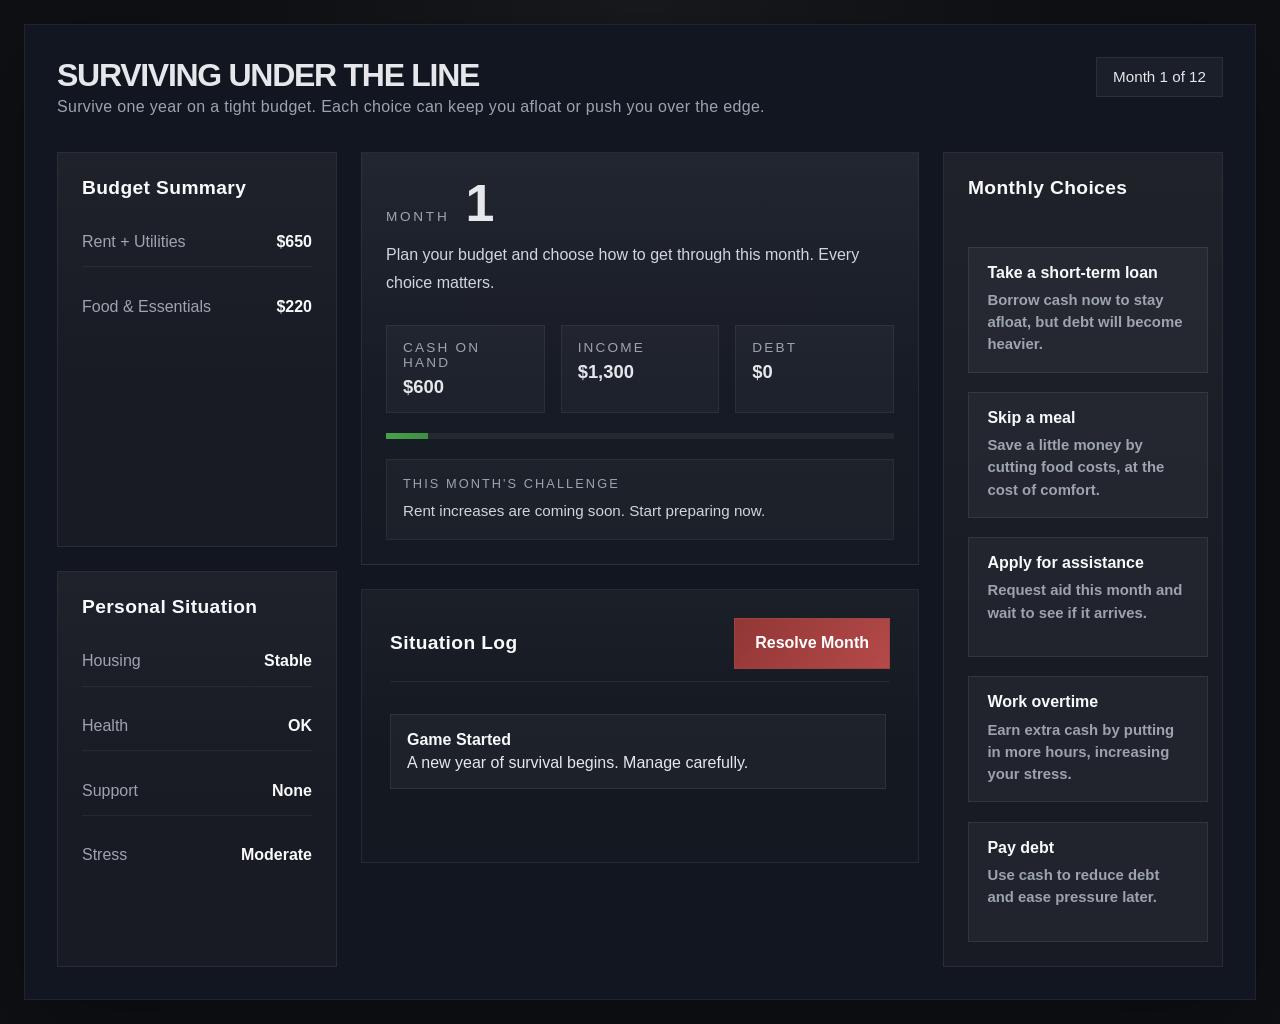
==== index.html @ 4776d4d9 "Add files via upload" ====
<!DOCTYPE html>
<html lang="en">
<head>
  <meta charset="UTF-8" />
  <meta name="viewport" content="width=device-width, initial-scale=1.0" />
  <title>Surviving Under the Line</title>
  <link rel="stylesheet" href="styles.css" />
</head>
<body>
  <div class="app-shell">
    <header class="app-header">
      <div>
        <h1>Surviving Under the Line</h1>
        <p>Survive one year on a tight budget. Each choice can keep you afloat or push you over the edge.</p>
      </div>
      <div class="status-pill" id="status-pill">Month 1 of 12</div>
    </header>

    <div class="content-wrapper">
      <aside class="side-panel left-panel">
        <article class="card">
          <h2>Budget Summary</h2>
          <div class="summary-list">
            <div><span>Rent + Utilities</span><strong id="bills-display">$0</strong></div>
            <div><span>Food & Essentials</span><strong id="essentials-display">$0</strong></div>
          </div>
        </article>

        <article class="card">
          <h2>Personal Situation</h2>
          <div class="summary-list">
            <div><span>Housing</span><strong id="housing-display">Stable</strong></div>
            <div><span>Health</span><strong id="health-display">OK</strong></div>
            <div><span>Support</span><strong id="support-display">None</strong></div>
            <div><span>Stress</span><strong id="stress-display">Moderate</strong></div>
          </div>
        </article>
      </aside>

      <main class="center-column">
        <section class="month-board card">
          <div class="month-focus">
            <div class="month-title">
              <span>Month</span>
              <strong id="month-display">1</strong>
            </div>
            <p class="month-objective">Plan your budget and choose how to get through this month. Every choice matters.</p>
          </div>
          <div class="month-info">
            <div><span>Cash on Hand</span><strong id="cash-display">$0</strong></div>
            <div><span>Income</span><strong id="income-display">$0</strong></div>
            <div><span>Debt</span><strong id="debt-display">$0</strong></div>
          </div>
          <div class="progress-bar">
            <div class="progress-fill" id="progress-fill"></div>
          </div>
          <div class="event-preview">
            <span class="preview-label">This Month's Challenge</span>
            <span class="preview-text" id="event-preview">Make your choices to resolve this month.</span>
          </div>
        </section>

        <section class="log-panel card">
          <div class="log-header">
            <h2>Situation Log</h2>
            <button id="advance-button" class="primary">Resolve Month</button>
          </div>
          <div id="log-container" class="log-container"></div>
        </section>
      </main>

      <aside class="side-panel right-panel">
        <article class="card actions-card">
          <h2>Monthly Choices</h2>
          <div class="actions-list">
            <button id="action-borrow" class="primary choice-card">
              <span class="choice-title">Take a short-term loan</span>
              <span class="choice-text">Borrow cash now to stay afloat, but debt will become heavier.</span>
            </button>
            <button id="action-cut" class="secondary choice-card">
              <span class="choice-title">Skip a meal</span>
              <span class="choice-text">Save a little money by cutting food costs, at the cost of comfort.</span>
            </button>
            <button id="action-support" class="secondary choice-card">
              <span class="choice-title">Apply for assistance</span>
              <span class="choice-text">Request aid this month and wait to see if it arrives.</span>
            </button>
            <button id="action-gig" class="secondary choice-card">
              <span class="choice-title">Work overtime</span>
              <span class="choice-text">Earn extra cash by putting in more hours, increasing your stress.</span>
            </button>
            <button id="action-paydebt" class="secondary choice-card">
              <span class="choice-title">Pay debt</span>
              <span class="choice-text">Use cash to reduce debt and ease pressure later.</span>
            </button>
          </div>
        </article>
      </aside>
    </div>

    
  </div>

  <section class="end-screen hidden" id="end-screen">
    <div class="end-card">
      <h2 id="end-title">Game Over</h2>
      <p id="end-message">Your story ends here.</p>
      <button id="restart-button" class="primary">Restart Game</button>
    </div>
  </section>

  <script src="game.js"></script>
</body>
</html>
---- styles.css ----
/* Dark, serious budget simulation inspired by Spent */
:root {
  color-scheme: dark;
  --bg: #121317;
  --panel: #181b23;
  --panel-strong: #20242e;
  --text: #e5e7eb;
  --muted: #9ca3af;
  --accent: #b34949;
  --accent-soft: rgba(179, 73, 73, 0.15);
  --border: rgba(255, 255, 255, 0.08);
}

* {
  box-sizing: border-box;
}

body {
  margin: 0;
  min-height: 100vh;
  font-family: Inter, 'Segoe UI', sans-serif;
  background: radial-gradient(circle at top, rgba(255, 255, 255, 0.04), transparent 35%), #0e1014;
  color: var(--text);
  display: flex;
  justify-content: center;
  align-items: center;
  padding: 1.5rem;
  overflow-x: hidden;
}

body.modal-open {
  overflow: hidden;
}

button {
  font: inherit;
  border: 1px solid var(--border);
  border-radius: 0;
  padding: 0.95rem 1.25rem;
  cursor: pointer;
  background: var(--panel-strong);
  color: var(--text);
  transition: transform 0.18s ease, background-color 0.18s ease, border-color 0.18s ease, box-shadow 0.18s ease;
  min-height: 50px;
}

button:hover {
  background: #32394b;
  transform: translateY(-2px);
  box-shadow: 0 12px 28px rgba(0, 0, 0, 0.18);
}

.app-shell {
  width: min(1400px, 100%);
  margin: 0 auto;
  padding: 2rem;
  display: flex;
  flex-direction: column;
  justify-content: flex-start;
  align-items: stretch;
  gap: 2rem;
  border: 1px solid rgba(255, 255, 255, 0.06);
  border-radius: 0;
  background: rgba(18, 22, 32, 0.97);
  box-shadow: 0 28px 90px rgba(0, 0, 0, 0.3);
}

.content-wrapper {
  display: grid;
  grid-template-columns: 280px 1fr 280px;
  gap: 1.5rem;
  align-items: stretch;
}

.side-panel {
  display: flex;
  flex-direction: column;
  gap: 1.5rem;
  align-items: stretch;
}

.side-panel article.card {
  height: 100%;
}

.center-column {
  display: flex;
  flex-direction: column;
  gap: 1.5rem;
}

.choices-area {
  width: 100%;
}

.app-header {
  display: flex;
  flex-wrap: wrap;
  justify-content: space-between;
  gap: 1rem;
  align-items: flex-end;
}

.app-header h1 {
  margin: 0;
  font-size: clamp(2rem, 2.5vw, 3rem);
  letter-spacing: -0.04em;
  text-transform: uppercase;
}

.app-header p {
  margin: 0;
  font-size: 1rem;
  color: var(--muted);
  max-width: 720px;
  line-height: 1.6;
  letter-spacing: 0.02em;
}

.status-pill {
  align-self: flex-start;
  padding: 0.65rem 1rem;
  border: 1px solid rgba(255,255,255,0.07);
  background: rgba(255,255,255,0.04);
  color: var(--text);
  border-radius: 0;
  font-size: 0.95rem;
}

.dashboard-grid {
  display: grid;
  gap: 1rem;
  grid-template-columns: 1.1fr 0.9fr;
  align-items: start;
}

.card {
  background: var(--panel);
  border: 1px solid var(--border);
  border-radius: 0;
  padding: 1.5rem;
  position: relative;
  overflow: hidden;
}

.card::before {
  content: '';
  position: absolute;
  inset: 0;
  background: linear-gradient(180deg, rgba(255,255,255,0.03), transparent 60%);
  pointer-events: none;
}

.card h2 {
  margin-top: 0;
  font-size: 1.2rem;
  color: #f8fafc;
  letter-spacing: 0.02em;
}

.summary-list {
  display: grid;
  gap: 0.95rem;
  margin-top: 1.2rem;
}

.summary-list div {
  display: flex;
  justify-content: space-between;
  gap: 1rem;
  padding: 0.95rem 0;
  border-bottom: 1px solid rgba(255,255,255,0.06);
}

.summary-list div:last-child {
  border-bottom: none;
}

.summary-list span {
  color: var(--muted);
}

.summary-list strong {
  font-weight: 700;
  color: #f8fafc;
}

.actions-card {
  display: grid;
  gap: 1rem;
}

.actions-list {
  display: grid;
  grid-template-columns: repeat(auto-fit, minmax(240px, 1fr));
  gap: 1.2rem;
  margin-top: 1rem;
}

.choice-card {
  display: flex;
  flex-direction: column;
  align-items: flex-start;
  gap: 0.45rem;
  padding: 1.1rem 1rem;
  text-align: left;
  border-radius: 0;
  border: 1px solid rgba(255,255,255,0.08);
  background: rgba(255,255,255,0.04);
  min-height: 120px;
  transition: transform 0.15s ease, box-shadow 0.15s ease, border-color 0.15s ease, background-color 0.15s ease;
}

.choice-card:hover {
  transform: translateY(-2px);
  box-shadow: 0 18px 36px rgba(0, 0, 0, 0.18);
  border-color: rgba(255,255,255,0.14);
  background: rgba(255,255,255,0.08);
}

.choice-title {
  font-size: 1rem;
  font-weight: 700;
  color: #f8fafc;
}

.choice-text {
  color: var(--muted);
  font-size: 0.93rem;
  line-height: 1.5;
}

.actions-list button {
  padding: 0;
  font-weight: 600;
}

.primary {
  background: linear-gradient(135deg, #8f3131, #b54d4d);
  color: white;
  border-color: #993f3f;
}

.secondary {
  background: transparent;
  color: var(--text);
}

.log-panel {
  padding: 1.75rem;
  background: #141821;
  border: 1px solid rgba(255,255,255,0.08);
  border-radius: 0;
  display: flex;
  flex-direction: column;
}

.log-header {
  display: flex;
  justify-content: space-between;
  align-items: center;
  gap: 1rem;
  border-bottom: 1px solid rgba(255,255,255,0.07);
  padding-bottom: 0.75rem;
  margin-bottom: 1rem;
}

.log-header h2 {
  margin: 0;
}

.log-container {
  margin-top: 1rem;
  display: block;
  gap: 0.85rem;
  /* make the log a fixed, scrollable area so new entries don't push layout */
  max-height: 320px;
  min-height: 120px;
  overflow-y: auto;
  -webkit-overflow-scrolling: touch;
  padding-right: 0.25rem; /* give space for scrollbar */
}

.log-entry {
  padding: 1rem 1rem;
  background: rgba(255,255,255,0.04);
  border: 1px solid rgba(255,255,255,0.08);
  border-radius: 0;
}

.log-entry strong {
  display: block;
  margin-bottom: 0.35rem;
  color: #f8fafc;
}

.month-board {
  display: grid;
  gap: 1.25rem;
  grid-template-columns: 1fr;
  background: linear-gradient(180deg, rgba(255,255,255,0.04), rgba(255,255,255,0.01));
  border: 1px solid rgba(255,255,255,0.08);
}

.month-focus {
  display: flex;
  flex-direction: column;
  gap: 0.75rem;
}

.month-title {
  display: flex;
  align-items: baseline;
  gap: 1rem;
}

.month-title span {
  color: var(--muted);
  text-transform: uppercase;
  letter-spacing: 0.2em;
  font-size: 0.85rem;
}

.month-title strong {
  font-size: 3.25rem;
  line-height: 1;
}

.month-objective {
  margin: 0;
  color: #d1d5db;
  font-size: 1rem;
  line-height: 1.75;
}

.month-info {
  display: grid;
  grid-template-columns: repeat(3, minmax(0, 1fr));
  gap: 1rem;
  padding-top: 0.5rem;
}

.month-info div {
  background: rgba(255,255,255,0.03);
  border: 1px solid rgba(255,255,255,0.06);
  border-radius: 0;
  padding: 0.9rem 1rem;
  display: flex;
  flex-direction: column;
  gap: 0.35rem;
}

.month-info span {
  color: var(--muted);
  font-size: 0.85rem;
  text-transform: uppercase;
  letter-spacing: 0.16em;
}

.month-info strong {
  font-size: 1.15rem;
}

.progress-bar {
  width: 100%;
  height: 6px;
  background: rgba(255,255,255,0.06);
  border-radius: 0;
  overflow: hidden;
  position: relative;
}

.progress-fill {
  height: 100%;
  background: linear-gradient(90deg, #48a14d, #3d8f42);
  border-radius: 0;
  transition: width 0.3s ease;
  width: 0%;
}

.event-preview {
  display: flex;
  flex-direction: column;
  gap: 0.5rem;
  padding: 1rem 1rem;
  background: rgba(255,255,255,0.03);
  border: 1px solid rgba(255,255,255,0.06);
  border-radius: 0;
}

.preview-label {
  color: var(--muted);
  font-size: 0.8rem;
  text-transform: uppercase;
  letter-spacing: 0.16em;
}

.preview-text {
  color: #d1d5db;
  font-size: 0.95rem;
  line-height: 1.6;
}

.actions-list button {
  padding: 1rem 1.15rem;
  background: rgba(255,255,255,0.04);
  border: 1px solid rgba(255,255,255,0.08);
}

.primary {
  background: linear-gradient(135deg, #8f3131, #b44746);
  color: white;
  border-color: #993f3f;
  font-size: 1rem;
  font-weight: 700;
}

@media (max-width: 1200px) {
  .content-wrapper {
    grid-template-columns: 1fr;
  }
  .side-panel {
    display: grid;
    grid-template-columns: 1fr 1fr;
    gap: 1.5rem;
  }
}

@media (max-width: 920px) {
  .content-wrapper {
    grid-template-columns: 1fr;
  }
  .side-panel {
    display: grid;
    grid-template-columns: 1fr;
  }
  .month-info {
    grid-template-columns: 1fr;
  }
  .actions-list {
    grid-template-columns: repeat(2, 1fr);
  }
}

@media (max-width: 640px) {
  .app-shell {
    padding: 1.5rem;
    width: 100%;
  }
  button {
    width: 100%;
  }
  .actions-list {
    grid-template-columns: 1fr;
  }
  .end-card {
    padding: 2rem 1.5rem;
  }
}

.end-screen {
  position: fixed;
  top: 0;
  left: 0;
  width: 100%;
  height: 100%;
  display: grid;
  place-items: center;
  background: rgba(0, 0, 0, 0.92);
  backdrop-filter: blur(4px);
  z-index: 10000;
}

.end-screen.hidden {
  display: none;
}

.end-card {
  max-width: 420px;
  width: 100%;
  padding: 2rem;
  background: #171b23;
  text-align: center;
  border: 1px solid rgba(255,255,255,0.12);
  border-radius: 0;
}

.end-card h2 {
  margin-bottom: 0.75rem;
}

@media (max-width: 1024px) {
  .dashboard-grid {
    grid-template-columns: 1fr 1.2fr;
  }
}

@media (max-width: 860px) {
  body {
    align-items: flex-start;
  }
  .dashboard-grid {
    grid-template-columns: 1fr;
  }
}

@media (max-width: 640px) {
  .app-shell {
    padding: 1.5rem;
  }
  button {
    width: 100%;
  }
}
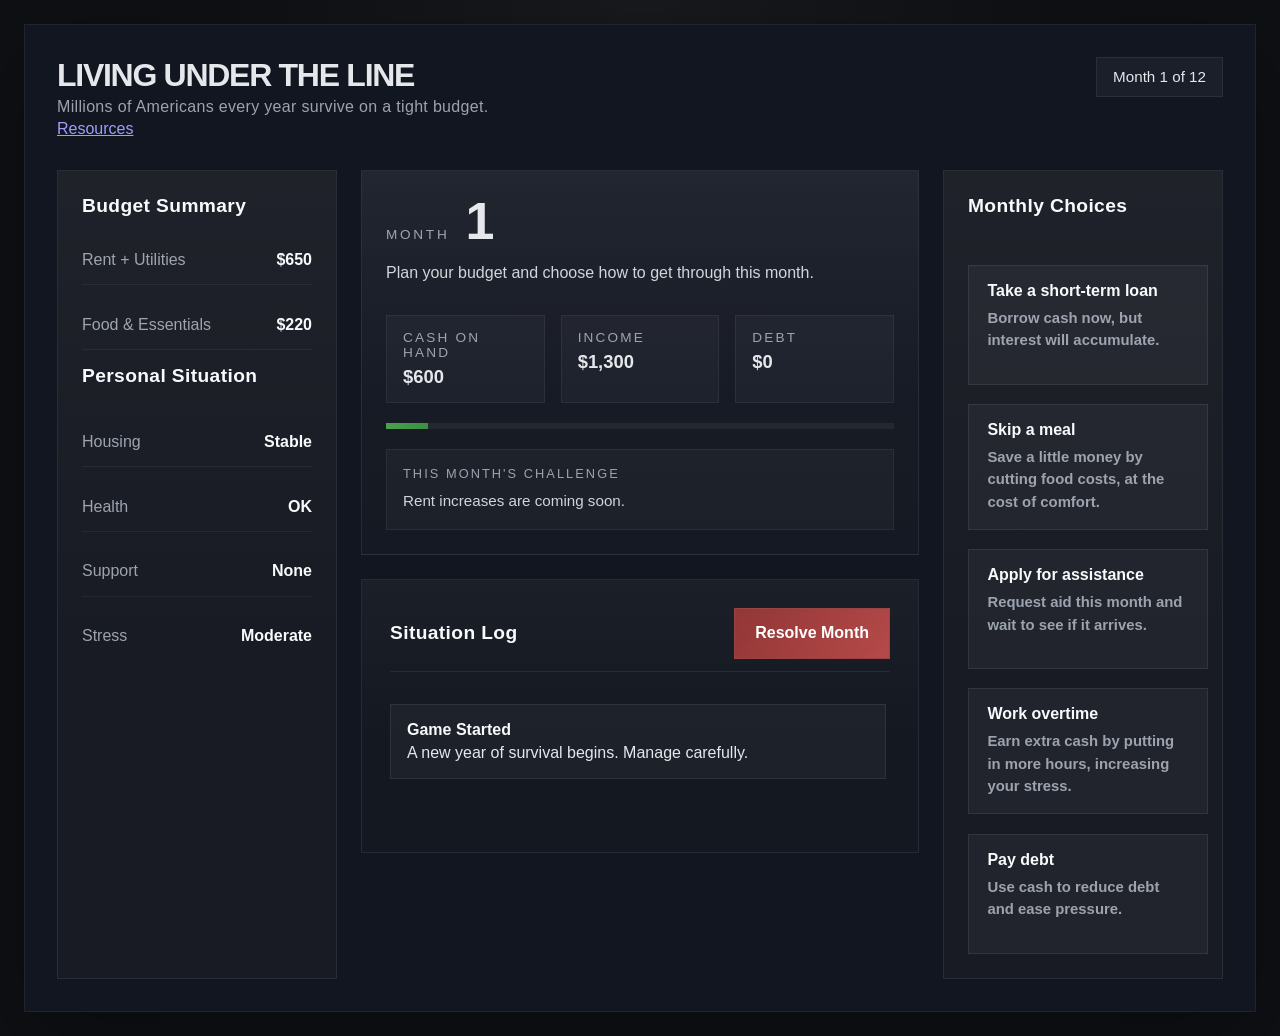
==== commit f3684a82: "Add files via upload" ====
--- a/index.html
+++ b/index.html
@@ -3,15 +3,18 @@
 <head>
   <meta charset="UTF-8" />
   <meta name="viewport" content="width=device-width, initial-scale=1.0" />
-  <title>Surviving Under the Line</title>
+  <title>Living Under the Line</title>
   <link rel="stylesheet" href="styles.css" />
 </head>
 <body>
   <div class="app-shell">
     <header class="app-header">
       <div>
-        <h1>Surviving Under the Line</h1>
-        <p>Survive one year on a tight budget. Each choice can keep you afloat or push you over the edge.</p>
+        <h1>Living Under the Line</h1>
+        <p>Millions of Americans every year survive on a tight budget.</p>
+        <nav class="top-nav" aria-label="secondary">
+          <a href="resources.html" class="resources-link">Resources</a>
+        </nav>
       </div>
       <div class="status-pill" id="status-pill">Month 1 of 12</div>
     </header>
@@ -23,18 +26,14 @@
           <div class="summary-list">
             <div><span>Rent + Utilities</span><strong id="bills-display">$0</strong></div>
             <div><span>Food & Essentials</span><strong id="essentials-display">$0</strong></div>
-          </div>
-        </article>
+            <h2>Personal Situation</h2>
 
-        <article class="card">
-          <h2>Personal Situation</h2>
-          <div class="summary-list">
             <div><span>Housing</span><strong id="housing-display">Stable</strong></div>
             <div><span>Health</span><strong id="health-display">OK</strong></div>
             <div><span>Support</span><strong id="support-display">None</strong></div>
             <div><span>Stress</span><strong id="stress-display">Moderate</strong></div>
           </div>
-        </article>
+          
       </aside>
 
       <main class="center-column">
@@ -44,7 +43,7 @@
               <span>Month</span>
               <strong id="month-display">1</strong>
             </div>
-            <p class="month-objective">Plan your budget and choose how to get through this month. Every choice matters.</p>
+            <p class="month-objective">Plan your budget and choose how to get through this month.</p>
           </div>
           <div class="month-info">
             <div><span>Cash on Hand</span><strong id="cash-display">$0</strong></div>
@@ -75,7 +74,7 @@
           <div class="actions-list">
             <button id="action-borrow" class="primary choice-card">
               <span class="choice-title">Take a short-term loan</span>
-              <span class="choice-text">Borrow cash now to stay afloat, but debt will become heavier.</span>
+              <span class="choice-text">Borrow cash now, but interest will accumulate.</span>
             </button>
             <button id="action-cut" class="secondary choice-card">
               <span class="choice-title">Skip a meal</span>
@@ -91,7 +90,7 @@
             </button>
             <button id="action-paydebt" class="secondary choice-card">
               <span class="choice-title">Pay debt</span>
-              <span class="choice-text">Use cash to reduce debt and ease pressure later.</span>
+              <span class="choice-text">Use cash to reduce debt and ease pressure.</span>
             </button>
           </div>
         </article>
@@ -105,6 +104,7 @@
     <div class="end-card">
       <h2 id="end-title">Game Over</h2>
       <p id="end-message">Your story ends here.</p>
+      <p id="end-resources-link"><a href="resources.html" class="primary">Explore Resources</a></p>
       <button id="restart-button" class="primary">Restart Game</button>
     </div>
   </section>
--- a/styles.css
+++ b/styles.css
@@ -1,4 +1,3 @@
-/* Dark, serious budget simulation inspired by Spent */
 :root {
   color-scheme: dark;
   --bg: #121317;
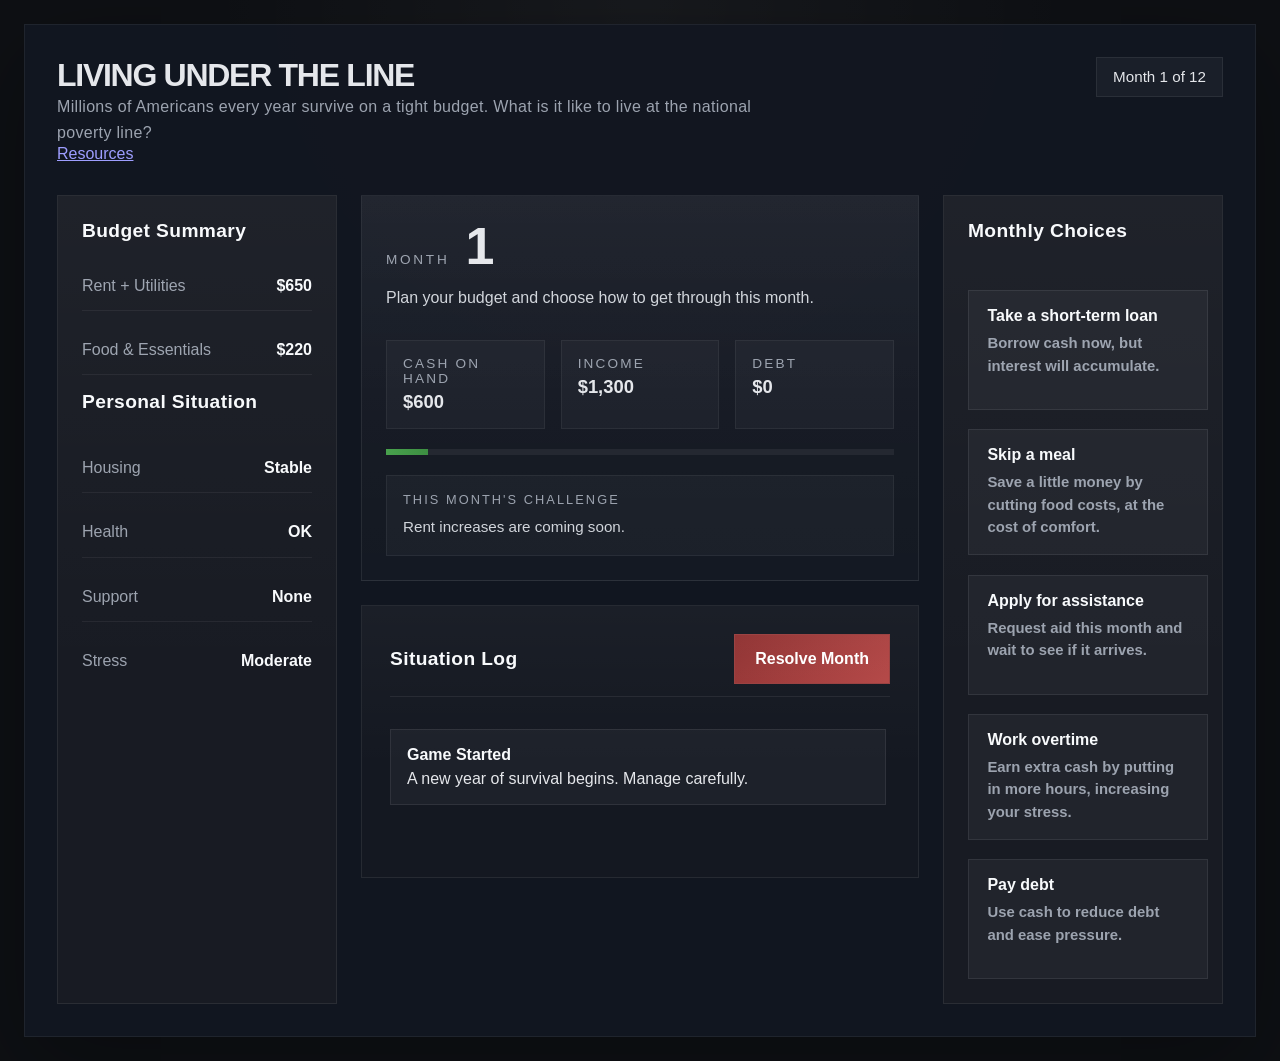
==== commit 4f24fa01: "Add files via upload" ====
--- a/index.html
+++ b/index.html
@@ -11,7 +11,7 @@
     <header class="app-header">
       <div>
         <h1>Living Under the Line</h1>
-        <p>Millions of Americans every year survive on a tight budget.</p>
+        <p>Millions of Americans every year survive on a tight budget. What is it like to live at the national poverty line?</p>
         <nav class="top-nav" aria-label="secondary">
           <a href="resources.html" class="resources-link">Resources</a>
         </nav>
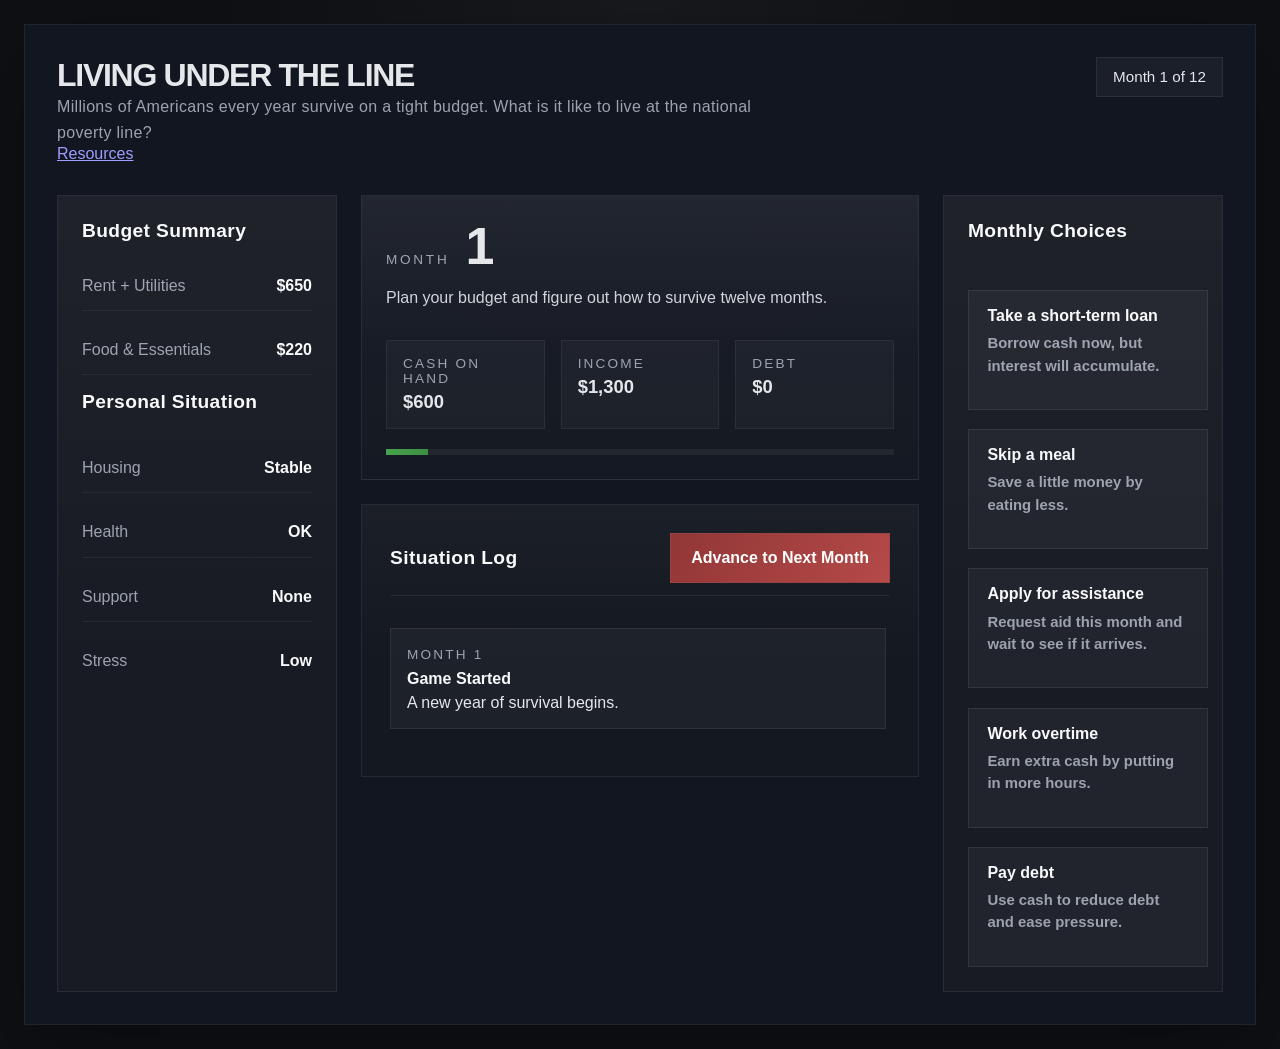
==== commit 53160765: "Add files via upload" ====
--- a/index.html
+++ b/index.html
@@ -43,7 +43,7 @@
               <span>Month</span>
               <strong id="month-display">1</strong>
             </div>
-            <p class="month-objective">Plan your budget and choose how to get through this month.</p>
+            <p class="month-objective">Plan your budget and figure out how to survive twelve months.</p>
           </div>
           <div class="month-info">
             <div><span>Cash on Hand</span><strong id="cash-display">$0</strong></div>
@@ -52,17 +52,18 @@
           </div>
           <div class="progress-bar">
             <div class="progress-fill" id="progress-fill"></div>
-          </div>
+          </div> <!--
           <div class="event-preview">
             <span class="preview-label">This Month's Challenge</span>
             <span class="preview-text" id="event-preview">Make your choices to resolve this month.</span>
           </div>
+        -->
         </section>
 
         <section class="log-panel card">
           <div class="log-header">
             <h2>Situation Log</h2>
-            <button id="advance-button" class="primary">Resolve Month</button>
+            <button id="advance-button" class="primary">Advance to Next Month</button>
           </div>
           <div id="log-container" class="log-container"></div>
         </section>
@@ -78,7 +79,7 @@
             </button>
             <button id="action-cut" class="secondary choice-card">
               <span class="choice-title">Skip a meal</span>
-              <span class="choice-text">Save a little money by cutting food costs, at the cost of comfort.</span>
+              <span class="choice-text">Save a little money by eating less.</span>
             </button>
             <button id="action-support" class="secondary choice-card">
               <span class="choice-title">Apply for assistance</span>
@@ -86,7 +87,7 @@
             </button>
             <button id="action-gig" class="secondary choice-card">
               <span class="choice-title">Work overtime</span>
-              <span class="choice-text">Earn extra cash by putting in more hours, increasing your stress.</span>
+              <span class="choice-text">Earn extra cash by putting in more hours.</span>
             </button>
             <button id="action-paydebt" class="secondary choice-card">
               <span class="choice-title">Pay debt</span>
--- a/styles.css
+++ b/styles.css
@@ -287,6 +287,15 @@
   border-radius: 0;
 }
 
+.log-entry .log-month {
+  display: inline-block;
+  margin-bottom: 0.5rem;
+  color: var(--muted);
+  font-size: 0.85rem;
+  text-transform: uppercase;
+  letter-spacing: 0.16em;
+}
+
 .log-entry strong {
   display: block;
   margin-bottom: 0.35rem;
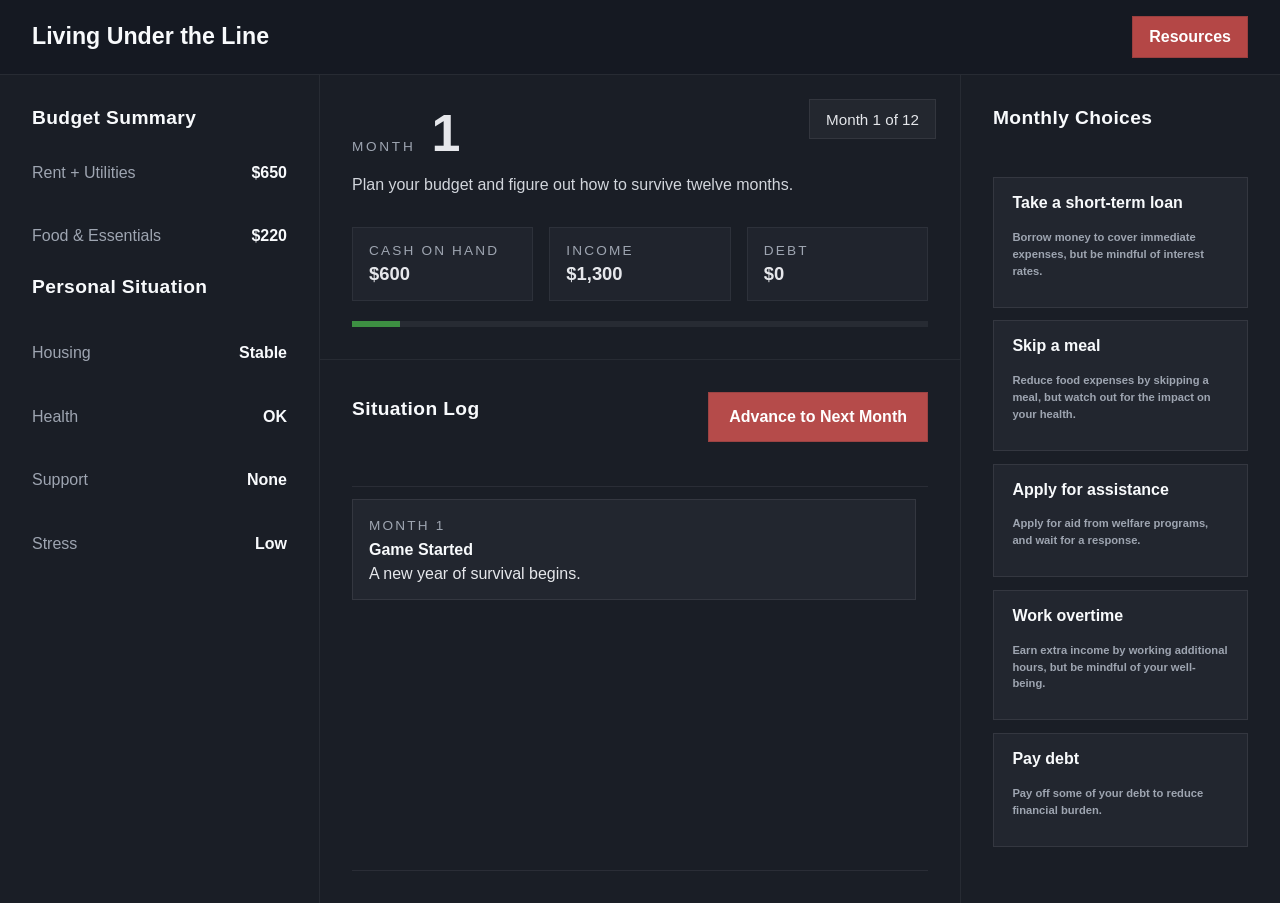
==== commit 73017127: "Add files via upload" ====
--- a/index.html
+++ b/index.html
@@ -1,115 +1,117 @@
-<!DOCTYPE html>
-<html lang="en">
-<head>
-  <meta charset="UTF-8" />
-  <meta name="viewport" content="width=device-width, initial-scale=1.0" />
-  <title>Living Under the Line</title>
-  <link rel="stylesheet" href="styles.css" />
-</head>
-<body>
-  <div class="app-shell">
-    <header class="app-header">
-      <div>
-        <h1>Living Under the Line</h1>
-        <p>Millions of Americans every year survive on a tight budget. What is it like to live at the national poverty line?</p>
-        <nav class="top-nav" aria-label="secondary">
-          <a href="resources.html" class="resources-link">Resources</a>
-        </nav>
-      </div>
-      <div class="status-pill" id="status-pill">Month 1 of 12</div>
-    </header>
-
-    <div class="content-wrapper">
-      <aside class="side-panel left-panel">
-        <article class="card">
-          <h2>Budget Summary</h2>
-          <div class="summary-list">
-            <div><span>Rent + Utilities</span><strong id="bills-display">$0</strong></div>
-            <div><span>Food & Essentials</span><strong id="essentials-display">$0</strong></div>
-            <h2>Personal Situation</h2>
-
-            <div><span>Housing</span><strong id="housing-display">Stable</strong></div>
-            <div><span>Health</span><strong id="health-display">OK</strong></div>
-            <div><span>Support</span><strong id="support-display">None</strong></div>
-            <div><span>Stress</span><strong id="stress-display">Moderate</strong></div>
-          </div>
-          
-      </aside>
-
-      <main class="center-column">
-        <section class="month-board card">
-          <div class="month-focus">
-            <div class="month-title">
-              <span>Month</span>
-              <strong id="month-display">1</strong>
-            </div>
-            <p class="month-objective">Plan your budget and figure out how to survive twelve months.</p>
-          </div>
-          <div class="month-info">
-            <div><span>Cash on Hand</span><strong id="cash-display">$0</strong></div>
-            <div><span>Income</span><strong id="income-display">$0</strong></div>
-            <div><span>Debt</span><strong id="debt-display">$0</strong></div>
-          </div>
-          <div class="progress-bar">
-            <div class="progress-fill" id="progress-fill"></div>
-          </div> <!--
-          <div class="event-preview">
-            <span class="preview-label">This Month's Challenge</span>
-            <span class="preview-text" id="event-preview">Make your choices to resolve this month.</span>
-          </div>
-        -->
-        </section>
-
-        <section class="log-panel card">
-          <div class="log-header">
-            <h2>Situation Log</h2>
-            <button id="advance-button" class="primary">Advance to Next Month</button>
-          </div>
-          <div id="log-container" class="log-container"></div>
-        </section>
-      </main>
-
-      <aside class="side-panel right-panel">
-        <article class="card actions-card">
-          <h2>Monthly Choices</h2>
-          <div class="actions-list">
-            <button id="action-borrow" class="primary choice-card">
-              <span class="choice-title">Take a short-term loan</span>
-              <span class="choice-text">Borrow cash now, but interest will accumulate.</span>
-            </button>
-            <button id="action-cut" class="secondary choice-card">
-              <span class="choice-title">Skip a meal</span>
-              <span class="choice-text">Save a little money by eating less.</span>
-            </button>
-            <button id="action-support" class="secondary choice-card">
-              <span class="choice-title">Apply for assistance</span>
-              <span class="choice-text">Request aid this month and wait to see if it arrives.</span>
-            </button>
-            <button id="action-gig" class="secondary choice-card">
-              <span class="choice-title">Work overtime</span>
-              <span class="choice-text">Earn extra cash by putting in more hours.</span>
-            </button>
-            <button id="action-paydebt" class="secondary choice-card">
-              <span class="choice-title">Pay debt</span>
-              <span class="choice-text">Use cash to reduce debt and ease pressure.</span>
-            </button>
-          </div>
-        </article>
-      </aside>
-    </div>
-
-    
-  </div>
-
-  <section class="end-screen hidden" id="end-screen">
-    <div class="end-card">
-      <h2 id="end-title">Game Over</h2>
-      <p id="end-message">Your story ends here.</p>
-      <p id="end-resources-link"><a href="resources.html" class="primary">Explore Resources</a></p>
-      <button id="restart-button" class="primary">Restart Game</button>
-    </div>
-  </section>
-
-  <script src="game.js"></script>
-</body>
-</html>
+<!DOCTYPE html>
+<html lang="en">
+<head>
+  <meta charset="UTF-8" />
+  <meta name="viewport" content="width=device-width, initial-scale=1.0" />
+  <title>Living Under the Line</title>
+  <link rel="stylesheet" href="styles.css" />
+</head>
+
+
+<body>
+  <header class="title-bar">
+    <h1>Living Under the Line</h1>
+    <a href="resources.html">Resources</a>
+  </header>
+
+  <div class="content-wrapper">
+    <aside class="side-panel left-panel">
+      <article class="card">
+        <h2>Budget Summary</h2>
+        <div class="summary-list">
+          <div><span>Rent + Utilities</span><strong id="bills-display">$0</strong></div>
+          <div><span>Food & Essentials</span><strong id="essentials-display">$0</strong></div>
+          <h2>Personal Situation</h2>
+
+          <div><span>Housing</span><strong id="housing-display">Stable</strong></div>
+          <div><span>Health</span><strong id="health-display">OK</strong></div>
+          <div><span>Support</span><strong id="support-display">None</strong></div>
+          <div><span>Stress</span><strong id="stress-display">Moderate</strong></div>
+        </div>
+      </article>
+    </aside>
+
+    <main class="center-column">
+      <section class="month-board card">
+        <div class="month-focus">
+          <div class="month-title">
+            <span>Month</span>
+            <strong id="month-display">1</strong>
+          </div>
+          <div class="status-pill" id="status-pill">Month 1 of 12</div>
+          <p class="month-objective">Plan your budget and figure out how to survive twelve months.</p>
+        </div>
+        <div class="month-info">
+          <div><span>Cash on Hand</span><strong id="cash-display">$0</strong></div>
+          <div><span>Income</span><strong id="income-display">$0</strong></div>
+          <div><span>Debt</span><strong id="debt-display">$0</strong></div>
+        </div>
+        <div class="progress-bar">
+          <div class="progress-fill" id="progress-fill"></div>
+        </div>
+      </section>
+
+      <section class="log-panel card">
+        <div class="log-header">
+          <h2>Situation Log</h2>
+          <button id="advance-button" class="primary">Advance to Next Month</button>
+        </div>
+        <div id="log-container" class="log-container"></div>
+      </section>
+    </main>
+
+    <aside class="side-panel right-panel">
+      <article class="card actions-card">
+        <h2>Monthly Choices</h2>
+        <div class="actions-list">
+          <button id="action-borrow" class="primary choice-card">
+            <span class="choice-title">Take a short-term loan</span>
+            <p class="choice-text">Borrow money to cover immediate expenses, but be mindful of interest rates.</p>
+          </button>
+          <button id="action-cut" class="secondary choice-card">
+            <span class="choice-title">Skip a meal</span>
+            <p class="choice-text">Reduce food expenses by skipping a meal, but watch out for the impact on your health.</p>
+          </button>
+          <button id="action-support" class="secondary choice-card">
+            <span class="choice-title">Apply for assistance</span>
+            <p class="choice-text">Apply for  aid from welfare programs, and wait for a response.</p>
+          </button>
+          <button id="action-gig" class="secondary choice-card">
+            <span class="choice-title">Work overtime</span>
+            <p class="choice-text">Earn extra income by working additional hours, but be mindful of your well-being.</p>
+          </button>
+          <button id="action-paydebt" class="secondary choice-card">
+            <span class="choice-title">Pay debt</span>
+            <p class="choice-text">Pay off some of your debt to reduce financial burden.</p>
+          </button>
+        </div>
+      </article>
+    </aside>
+  </div>
+
+  <section class="end-screen hidden" id="end-screen">
+    <div class="end-card">
+      <h2 id="end-title">Game Over</h2>
+      <p id="end-message">Your story ends here.</p>
+      <p id="end-resources-link"><a href="resources.html" class="primary">Explore Resources</a></p>
+      <button id="restart-button" class="primary">Restart Game</button>
+    </div>
+  </section>
+
+  <section class="month-summary hidden" id="month-summary">
+    <div class="summary-card">
+      <div class="summary-header">
+        <h2 id="summary-title">Month Summary</h2>
+        <button id="summary-close" class="primary">Continue</button>
+      </div>
+      <div class="summary-overview" id="summary-overview"></div>
+      <div class="summary-details">
+        <h3>Specific Details</h3>
+        <ul id="summary-details"></ul>
+      </div>
+    </div>
+  </section>
+
+  <script src="game.js"></script>
+</body>
+</html>
--- a/styles.css
+++ b/styles.css
@@ -1,12 +1,8 @@
 :root {
   color-scheme: dark;
-  --bg: #121317;
-  --panel: #181b23;
   --panel-strong: #20242e;
   --text: #e5e7eb;
   --muted: #9ca3af;
-  --accent: #b34949;
-  --accent-soft: rgba(179, 73, 73, 0.15);
   --border: rgba(255, 255, 255, 0.08);
 }
 
@@ -17,13 +13,9 @@
 body {
   margin: 0;
   min-height: 100vh;
-  font-family: Inter, 'Segoe UI', sans-serif;
-  background: radial-gradient(circle at top, rgba(255, 255, 255, 0.04), transparent 35%), #0e1014;
+  font-family: 'Open Sans', sans-serif;
+  background: #151922;
   color: var(--text);
-  display: flex;
-  justify-content: center;
-  align-items: center;
-  padding: 1.5rem;
   overflow-x: hidden;
 }
 
@@ -39,7 +31,6 @@
   cursor: pointer;
   background: var(--panel-strong);
   color: var(--text);
-  transition: transform 0.18s ease, background-color 0.18s ease, border-color 0.18s ease, box-shadow 0.18s ease;
   min-height: 50px;
 }
 
@@ -49,71 +40,85 @@
   box-shadow: 0 12px 28px rgba(0, 0, 0, 0.18);
 }
 
-.app-shell {
-  width: min(1400px, 100%);
-  margin: 0 auto;
-  padding: 2rem;
-  display: flex;
-  flex-direction: column;
-  justify-content: flex-start;
+.resources-intro {
+  max-width: 600px;
+  margin: 2rem;
+  padding: 0 1rem;
+  text-align: left;
+  color: #d1d5db;
+}
+
+
+.title-bar {
+  width: 100%;
+  min-height: 72px;
+  padding: 1rem 2rem;
+  display: flex;
+  justify-content: space-between;
+  align-items: center;
+  gap: 1.5rem;
+  background: #151922;
+  border-bottom: 1px solid rgba(255,255,255,0.08);
+}
+
+.title-bar h1 {
+  margin: 0;
+  color: #f8fafc;
+  font-size: 1.45rem;
+  line-height: 1.2;
+  letter-spacing: 0;
+}
+
+.title-bar a {
+  display: inline-flex;
+  align-items: center;
+  justify-content: center;
+  min-height: 42px;
+  padding: 0.7rem 1rem;
+  color: white;
+  text-decoration: none;
+  font-weight: 700;
+  background: #b44746;
+  border: 1px solid #993f3f;
+}
+
+.title-bar a:hover {
+  background: #c25555;
+}
+
+.content-wrapper {
+  display: grid;
+  grid-template-columns: minmax(180px, 25%) minmax(0, 50%) minmax(180px, 25%);
+  min-height: calc(100vh - 72px);
+  width: 100%;
   align-items: stretch;
-  gap: 2rem;
-  border: 1px solid rgba(255, 255, 255, 0.06);
-  border-radius: 0;
-  background: rgba(18, 22, 32, 0.97);
-  box-shadow: 0 28px 90px rgba(0, 0, 0, 0.3);
-}
-
-.content-wrapper {
-  display: grid;
-  grid-template-columns: 280px 1fr 280px;
-  gap: 1.5rem;
-  align-items: stretch;
 }
 
 .side-panel {
   display: flex;
   flex-direction: column;
-  gap: 1.5rem;
-  align-items: stretch;
+  min-height: calc(100vh - 72px);
+}
+
+.left-panel {
+  background: #151922;
+  border-right: 1px solid rgba(255,255,255,0.08);
+}
+
+.center-column {
+  display: flex;
+  flex-direction: column;
+  min-height: calc(100vh - 72px);
+  background: #151922;
+}
+
+.right-panel {
+  background: #151922;
+  border-left: 1px solid rgba(255,255,255,0.08);
 }
 
 .side-panel article.card {
   height: 100%;
-}
-
-.center-column {
-  display: flex;
-  flex-direction: column;
-  gap: 1.5rem;
-}
-
-.choices-area {
-  width: 100%;
-}
-
-.app-header {
-  display: flex;
-  flex-wrap: wrap;
-  justify-content: space-between;
-  gap: 1rem;
-  align-items: flex-end;
-}
-
-.app-header h1 {
-  margin: 0;
-  font-size: clamp(2rem, 2.5vw, 3rem);
-  letter-spacing: -0.04em;
-  text-transform: uppercase;
-}
-
-.app-header p {
-  margin: 0;
-  font-size: 1rem;
-  color: var(--muted);
-  max-width: 720px;
-  line-height: 1.6;
-  letter-spacing: 0.02em;
 }
 
 .status-pill {
@@ -126,18 +131,11 @@
   font-size: 0.95rem;
 }
 
-.dashboard-grid {
-  display: grid;
-  gap: 1rem;
-  grid-template-columns: 1.1fr 0.9fr;
-  align-items: start;
-}
-
 .card {
-  background: var(--panel);
-  border: 1px solid var(--border);
-  border-radius: 0;
-  padding: 1.5rem;
+  background: transparent;
+  border: 0;
+  border-radius: 0;
+  padding: 2rem;
   position: relative;
   overflow: hidden;
 }
@@ -146,7 +144,7 @@
   content: '';
   position: absolute;
   inset: 0;
-  background: linear-gradient(180deg, rgba(255,255,255,0.03), transparent 60%);
+  background: rgba(255,255,255,0.02);
   pointer-events: none;
 }
 
@@ -168,7 +166,7 @@
   justify-content: space-between;
   gap: 1rem;
   padding: 0.95rem 0;
-  border-bottom: 1px solid rgba(255,255,255,0.06);
+  border-bottom: 0px solid rgba(255,255,255,0.06);
 }
 
 .summary-list div:last-child {
@@ -187,12 +185,13 @@
 .actions-card {
   display: grid;
   gap: 1rem;
+  align-content: start;
 }
 
 .actions-list {
   display: grid;
-  grid-template-columns: repeat(auto-fit, minmax(240px, 1fr));
-  gap: 1.2rem;
+  grid-template-columns: 1fr;
+  gap: 0.8rem;
   margin-top: 1rem;
 }
 
@@ -200,13 +199,13 @@
   display: flex;
   flex-direction: column;
   align-items: flex-start;
-  gap: 0.45rem;
-  padding: 1.1rem 1rem;
+  gap: 0.35rem;
+  padding: 0.85rem 0.95rem;
   text-align: left;
   border-radius: 0;
   border: 1px solid rgba(255,255,255,0.08);
   background: rgba(255,255,255,0.04);
-  min-height: 120px;
+  min-height: auto;
   transition: transform 0.15s ease, box-shadow 0.15s ease, border-color 0.15s ease, background-color 0.15s ease;
 }
 
@@ -225,19 +224,8 @@
 
 .choice-text {
   color: var(--muted);
-  font-size: 0.93rem;
+  font-size: 0.70rem;
   line-height: 1.5;
-}
-
-.actions-list button {
-  padding: 0;
-  font-weight: 600;
-}
-
-.primary {
-  background: linear-gradient(135deg, #8f3131, #b54d4d);
-  color: white;
-  border-color: #993f3f;
 }
 
 .secondary {
@@ -246,12 +234,9 @@
 }
 
 .log-panel {
-  padding: 1.75rem;
-  background: #141821;
-  border: 1px solid rgba(255,255,255,0.08);
-  border-radius: 0;
-  display: flex;
-  flex-direction: column;
+  display: flex;
+  flex-direction: column;
+  flex: 1;
 }
 
 .log-header {
@@ -259,25 +244,43 @@
   justify-content: space-between;
   align-items: center;
   gap: 1rem;
-  border-bottom: 1px solid rgba(255,255,255,0.07);
   padding-bottom: 0.75rem;
   margin-bottom: 1rem;
 }
 
-.log-header h2 {
-  margin: 0;
-}
 
 .log-container {
   margin-top: 1rem;
-  display: block;
+  display: flex;
+  flex-direction: column;
   gap: 0.85rem;
-  /* make the log a fixed, scrollable area so new entries don't push layout */
-  max-height: 320px;
-  min-height: 120px;
+  flex: 1;
+  min-height: 260px;
+  max-height: 52vh;
   overflow-y: auto;
+  scrollbar-color: rgba(179, 73, 73, 0.85) rgba(255,255,255,0.06);
+  scrollbar-width: thin;
   -webkit-overflow-scrolling: touch;
-  padding-right: 0.25rem; /* give space for scrollbar */
+  padding: 0.75rem 0.75rem 0.75rem 0;
+  border-top: 1px solid rgba(255,255,255,0.07);
+  border-bottom: 1px solid rgba(255,255,255,0.07);
+}
+
+.log-container::-webkit-scrollbar {
+  width: 10px;
+}
+
+.log-container::-webkit-scrollbar-track {
+  background: rgba(255,255,255,0.06);
+}
+
+.log-container::-webkit-scrollbar-thumb {
+  background: rgba(179, 73, 73, 0.85);
+  border: 2px solid #10131a;
+}
+
+.log-container::-webkit-scrollbar-thumb:hover {
+  background: #c95a5a;
 }
 
 .log-entry {
@@ -303,11 +306,18 @@
 }
 
 .month-board {
+  position: relative;
   display: grid;
   gap: 1.25rem;
   grid-template-columns: 1fr;
-  background: linear-gradient(180deg, rgba(255,255,255,0.04), rgba(255,255,255,0.01));
-  border: 1px solid rgba(255,255,255,0.08);
+  border-bottom: 1px solid rgba(255,255,255,0.08);
+}
+
+.month-board .status-pill {
+  position: absolute;
+  top: 1.5rem;
+  right: 1.5rem;
+  align-self: initial;
 }
 
 .month-focus {
@@ -380,43 +390,79 @@
 
 .progress-fill {
   height: 100%;
-  background: linear-gradient(90deg, #48a14d, #3d8f42);
+  background: #3d8f42;
   border-radius: 0;
   transition: width 0.3s ease;
   width: 0%;
 }
 
-.event-preview {
-  display: flex;
-  flex-direction: column;
-  gap: 0.5rem;
-  padding: 1rem 1rem;
-  background: rgba(255,255,255,0.03);
-  border: 1px solid rgba(255,255,255,0.06);
-  border-radius: 0;
-}
-
-.preview-label {
-  color: var(--muted);
-  font-size: 0.8rem;
-  text-transform: uppercase;
-  letter-spacing: 0.16em;
-}
-
-.preview-text {
+.month-summary {
+  position: fixed;
+  inset: 0;
+  display: grid;
+  place-items: center;
+  background: rgba(0, 0, 0, 0.92);
+  backdrop-filter: blur(4px);
+  z-index: 10000;
+}
+
+.month-summary.hidden {
+  display: none;
+}
+
+.summary-card {
+  max-width: 520px;
+  width: 100%;
+  padding: 2rem;
+  background: #171b23;
+  border: 1px solid rgba(255,255,255,0.12);
+  border-radius: 0;
+}
+
+.summary-header {
+  display: flex;
+  justify-content: space-between;
+  align-items: center;
+  gap: 1rem;
+  margin-bottom: 1rem;
+}
+
+.summary-header h2 {
+  margin: 0;
+}
+
+.summary-overview {
+  margin-bottom: 1rem;
   color: #d1d5db;
-  font-size: 0.95rem;
   line-height: 1.6;
+}
+
+.summary-details h3 {
+  margin: 0 0 0.75rem;
+  font-size: 1rem;
+  color: #f8fafc;
+}
+
+.summary-details ul {
+  margin: 0;
+  padding-left: 1.25rem;
+  color: #d1d5db;
+}
+
+.summary-details li {
+  margin-bottom: 0.8rem;
+  line-height: 1.5;
 }
 
 .actions-list button {
   padding: 1rem 1.15rem;
+  font-weight: 600;
   background: rgba(255,255,255,0.04);
   border: 1px solid rgba(255,255,255,0.08);
 }
 
 .primary {
-  background: linear-gradient(135deg, #8f3131, #b44746);
+  background: #b44746;
   color: white;
   border-color: #993f3f;
   font-size: 1rem;
@@ -428,38 +474,36 @@
     grid-template-columns: 1fr;
   }
   .side-panel {
-    display: grid;
-    grid-template-columns: 1fr 1fr;
-    gap: 1.5rem;
+    min-height: auto;
+  }
+  .left-panel,
+  .right-panel {
+    border-left: 0;
+    border-right: 0;
+    border-bottom: 1px solid rgba(255,255,255,0.08);
+  }
+  .center-column {
+    min-height: auto;
   }
 }
 
 @media (max-width: 920px) {
-  .content-wrapper {
-    grid-template-columns: 1fr;
-  }
-  .side-panel {
-    display: grid;
-    grid-template-columns: 1fr;
-  }
   .month-info {
     grid-template-columns: 1fr;
   }
-  .actions-list {
-    grid-template-columns: repeat(2, 1fr);
-  }
 }
 
 @media (max-width: 640px) {
-  .app-shell {
-    padding: 1.5rem;
+  .title-bar {
+    padding: 1rem;
+    align-items: flex-start;
+    flex-direction: column;
+  }
+  .title-bar a {
     width: 100%;
   }
   button {
     width: 100%;
-  }
-  .actions-list {
-    grid-template-columns: 1fr;
   }
   .end-card {
     padding: 2rem 1.5rem;
@@ -496,27 +540,3 @@
 .end-card h2 {
   margin-bottom: 0.75rem;
 }
-
-@media (max-width: 1024px) {
-  .dashboard-grid {
-    grid-template-columns: 1fr 1.2fr;
-  }
-}
-
-@media (max-width: 860px) {
-  body {
-    align-items: flex-start;
-  }
-  .dashboard-grid {
-    grid-template-columns: 1fr;
-  }
-}
-
-@media (max-width: 640px) {
-  .app-shell {
-    padding: 1.5rem;
-  }
-  button {
-    width: 100%;
-  }
-}
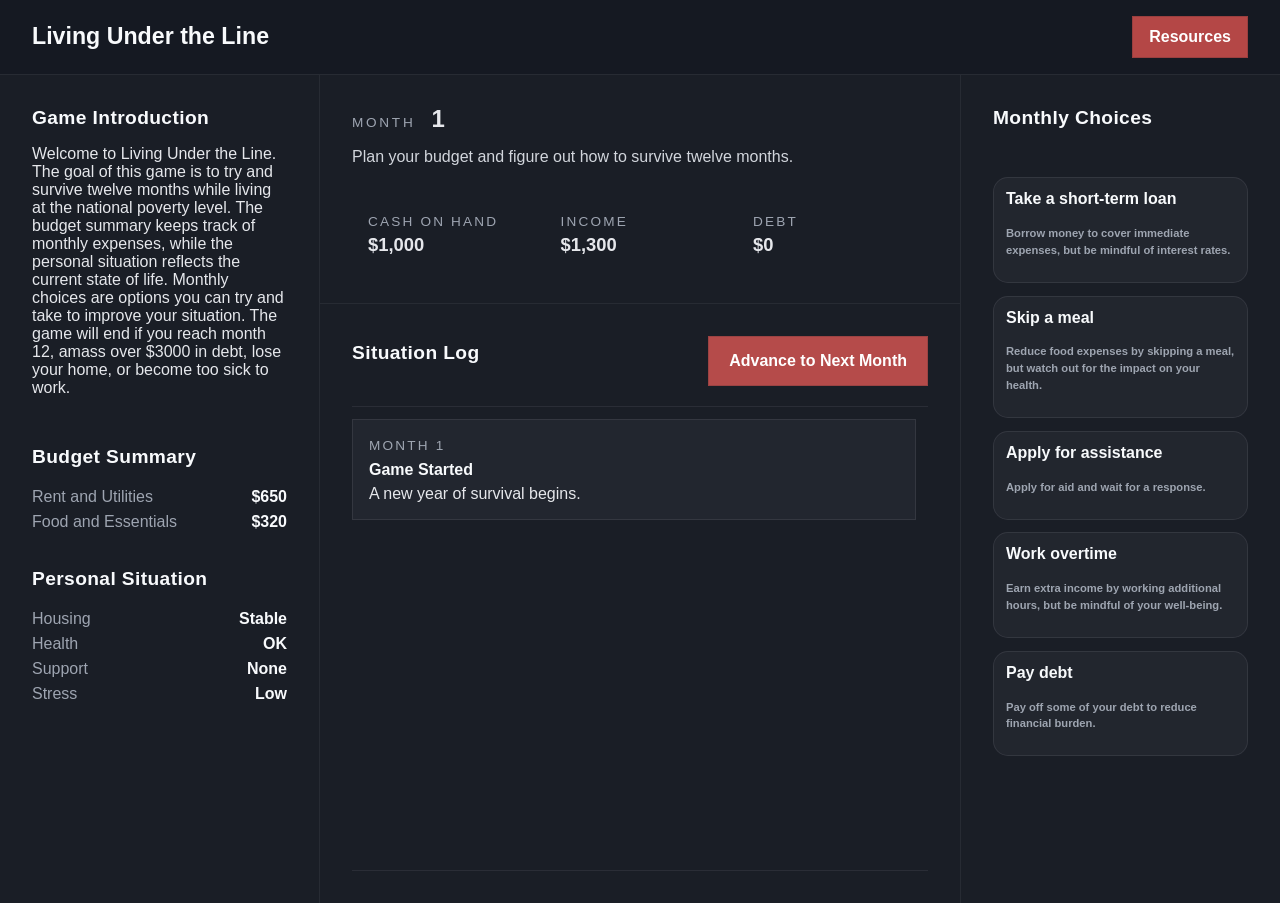
==== commit b3a02a3a: "Add files via upload" ====
--- a/index.html
+++ b/index.html
@@ -17,12 +17,25 @@
   <div class="content-wrapper">
     <aside class="side-panel left-panel">
       <article class="card">
-        <h2>Budget Summary</h2>
+        <h2>Game Introduction</h2>
+        <p>Welcome to Living Under the Line. The goal of this game is to try and survive twelve months while living at the national poverty level.
+          The budget summary keeps track of monthly expenses, while the personal situation reflects the current state of life.
+          Monthly choices are options you can try and take to improve your situation. 
+
+          The game will end if you reach month 12, amass over $3000 in debt, lose your home, or become too sick to work.
+        </p>
+
+
+        
         <div class="summary-list">
-          <div><span>Rent + Utilities</span><strong id="bills-display">$0</strong></div>
-          <div><span>Food & Essentials</span><strong id="essentials-display">$0</strong></div>
+          <p></p>
+          <h2>Budget Summary</h2>
+          <div><span>Rent and Utilities</span><strong id="bills-display">$0</strong></div>
+          <div><span>Food and Essentials</span><strong id="essentials-display">$0</strong></div>
+
+          <p></p>
+
           <h2>Personal Situation</h2>
-
           <div><span>Housing</span><strong id="housing-display">Stable</strong></div>
           <div><span>Health</span><strong id="health-display">OK</strong></div>
           <div><span>Support</span><strong id="support-display">None</strong></div>
@@ -38,7 +51,7 @@
             <span>Month</span>
             <strong id="month-display">1</strong>
           </div>
-          <div class="status-pill" id="status-pill">Month 1 of 12</div>
+          <!-- <div class="status-pill" id="status-pill">Month 1 of 12</div> -->
           <p class="month-objective">Plan your budget and figure out how to survive twelve months.</p>
         </div>
         <div class="month-info">
@@ -46,9 +59,10 @@
           <div><span>Income</span><strong id="income-display">$0</strong></div>
           <div><span>Debt</span><strong id="debt-display">$0</strong></div>
         </div>
+        <!--
         <div class="progress-bar">
           <div class="progress-fill" id="progress-fill"></div>
-        </div>
+        </div>-->
       </section>
 
       <section class="log-panel card">
@@ -64,7 +78,7 @@
       <article class="card actions-card">
         <h2>Monthly Choices</h2>
         <div class="actions-list">
-          <button id="action-borrow" class="primary choice-card">
+          <button id="action-borrow" class="secondary choice-card">
             <span class="choice-title">Take a short-term loan</span>
             <p class="choice-text">Borrow money to cover immediate expenses, but be mindful of interest rates.</p>
           </button>
@@ -74,7 +88,7 @@
           </button>
           <button id="action-support" class="secondary choice-card">
             <span class="choice-title">Apply for assistance</span>
-            <p class="choice-text">Apply for  aid from welfare programs, and wait for a response.</p>
+            <p class="choice-text">Apply for aid and wait for a response.</p>
           </button>
           <button id="action-gig" class="secondary choice-card">
             <span class="choice-title">Work overtime</span>
@@ -106,7 +120,7 @@
       </div>
       <div class="summary-overview" id="summary-overview"></div>
       <div class="summary-details">
-        <h3>Specific Details</h3>
+        <h3>Monthly Recap</h3>
         <ul id="summary-details"></ul>
       </div>
     </div>
--- a/styles.css
+++ b/styles.css
@@ -1,6 +1,6 @@
 :root {
   color-scheme: dark;
-  --panel-strong: #20242e;
+  --panel-strong: #151922;
   --text: #e5e7eb;
   --muted: #9ca3af;
   --border: rgba(255, 255, 255, 0.08);
@@ -40,14 +40,43 @@
   box-shadow: 0 12px 28px rgba(0, 0, 0, 0.18);
 }
 
+.resources-page{
+  background: #151922;
+  min-height: 100vh;
+}
+
 .resources-intro {
-  max-width: 600px;
+  max-width: 80%;
   margin: 2rem;
   padding: 0 1rem;
   text-align: left;
   color: #d1d5db;
 }
 
+.resource-section{
+  display: grid;
+  grid-template-columns: repeat(2, minmax(0, 1fr));
+  align-items: start;
+  gap: 2rem;
+  margin: 1rem 2rem;
+  padding: 0 1rem;
+  border-radius: 0;
+}
+
+.resource-title {
+  margin: 2rem 0 1rem;
+  color: #f8fafc;
+  font-size: 1.25rem;
+  line-height: 1.2;
+  letter-spacing: 0.02em;
+}
+
+.resource-list{
+  display: grid;
+  gap: 1.5rem;
+  padding: 1rem 0 1rem 1.25rem;
+  margin: 0;
+}
 
 .title-bar {
   width: 100%;
@@ -157,15 +186,15 @@
 
 .summary-list {
   display: grid;
-  gap: 0.95rem;
-  margin-top: 1.2rem;
+  gap: 0.05rem;
+  margin-top: 0.05rem;
 }
 
 .summary-list div {
   display: flex;
   justify-content: space-between;
-  gap: 1rem;
-  padding: 0.95rem 0;
+  gap: 0.25rem;
+  padding: 0.2rem 0;
   border-bottom: 0px solid rgba(255,255,255,0.06);
 }
 
@@ -244,8 +273,8 @@
   justify-content: space-between;
   align-items: center;
   gap: 1rem;
-  padding-bottom: 0.75rem;
-  margin-bottom: 1rem;
+  padding-bottom: 0.25rem;
+  margin-bottom: 0rem;
 }
 
 
@@ -340,7 +369,7 @@
 }
 
 .month-title strong {
-  font-size: 3.25rem;
+  font-size: 1.5rem;
   line-height: 1;
 }
 
@@ -354,14 +383,14 @@
 .month-info {
   display: grid;
   grid-template-columns: repeat(3, minmax(0, 1fr));
-  gap: 1rem;
+  gap: 0.1rem;
   padding-top: 0.5rem;
 }
 
 .month-info div {
-  background: rgba(255,255,255,0.03);
-  border: 1px solid rgba(255,255,255,0.06);
-  border-radius: 0;
+  /*background: rgba(255,255,255,0.03);
+  border: 1px solid rgba(255,255,255,0.06);*/
+  border-radius: 15px;
   padding: 0.9rem 1rem;
   display: flex;
   flex-direction: column;
@@ -380,6 +409,7 @@
 }
 
 .progress-bar {
+  visibility: hidden;
   width: 100%;
   height: 6px;
   background: rgba(255,255,255,0.06);
@@ -432,7 +462,7 @@
 }
 
 .summary-overview {
-  margin-bottom: 1rem;
+  margin-bottom: 0.25rem;
   color: #d1d5db;
   line-height: 1.6;
 }
@@ -450,12 +480,13 @@
 }
 
 .summary-details li {
-  margin-bottom: 0.8rem;
+  margin-bottom: 0rem;
   line-height: 1.5;
 }
 
 .actions-list button {
-  padding: 1rem 1.15rem;
+  border-radius:15px;
+  padding: 0.75rem 0.75rem;
   font-weight: 600;
   background: rgba(255,255,255,0.04);
   border: 1px solid rgba(255,255,255,0.08);
@@ -487,11 +518,15 @@
   }
 }
 
-@media (max-width: 920px) {
-  .month-info {
-    grid-template-columns: 1fr;
-  }
-}
+@media (max-width: 920px) {
+  .resource-section {
+    grid-template-columns: 1fr;
+  }
+
+  .month-info {
+    grid-template-columns: 1fr;
+  }
+}
 
 @media (max-width: 640px) {
   .title-bar {
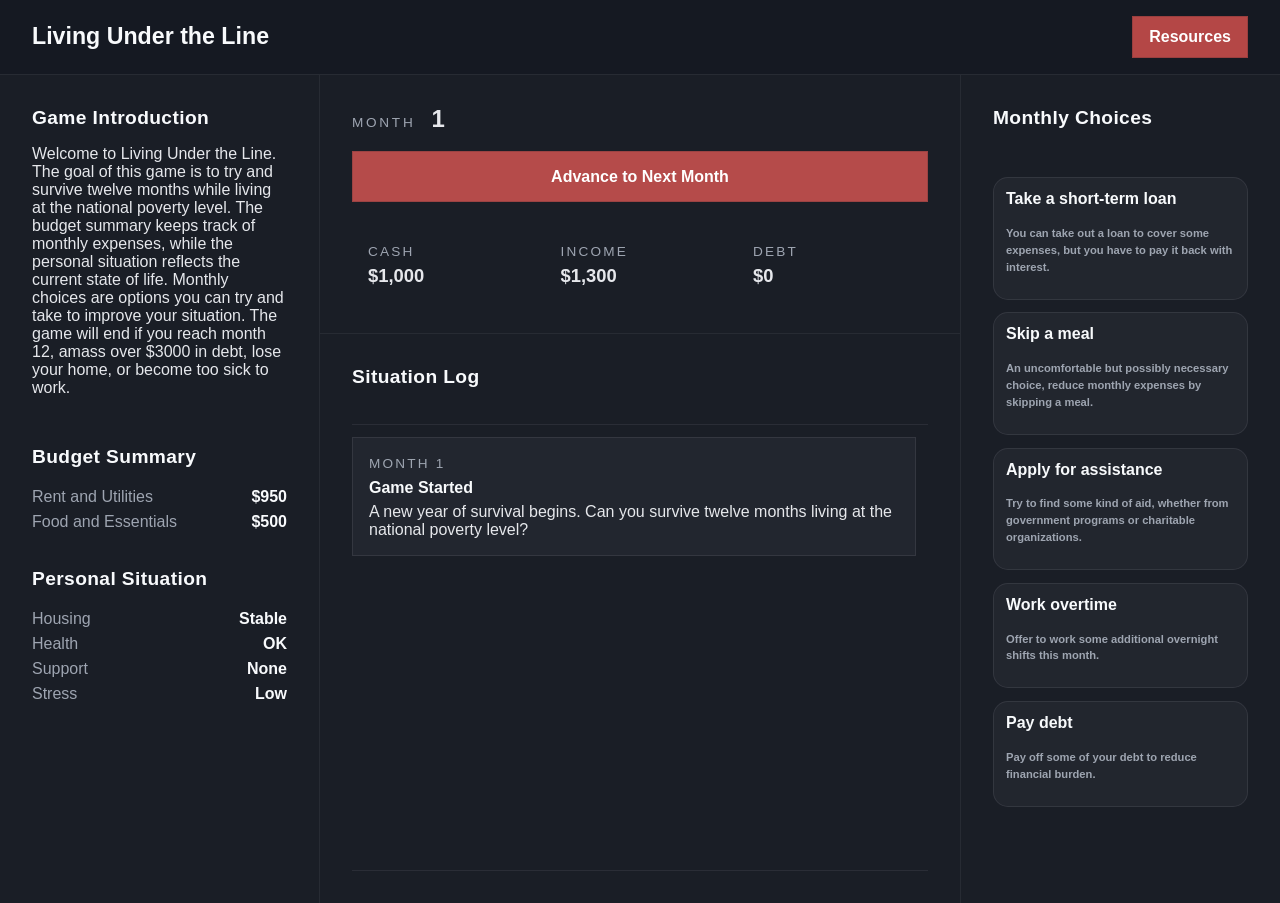
==== commit 6fb82ff2: "Add files via upload" ====
--- a/index.html
+++ b/index.html
@@ -52,10 +52,10 @@
             <strong id="month-display">1</strong>
           </div>
           <!-- <div class="status-pill" id="status-pill">Month 1 of 12</div> -->
-          <p class="month-objective">Plan your budget and figure out how to survive twelve months.</p>
         </div>
+        <button id="advance-button" class="primary">Advance to Next Month</button>
         <div class="month-info">
-          <div><span>Cash on Hand</span><strong id="cash-display">$0</strong></div>
+          <div><span>Cash</span><strong id="cash-display">$0</strong></div>
           <div><span>Income</span><strong id="income-display">$0</strong></div>
           <div><span>Debt</span><strong id="debt-display">$0</strong></div>
         </div>
@@ -68,7 +68,7 @@
       <section class="log-panel card">
         <div class="log-header">
           <h2>Situation Log</h2>
-          <button id="advance-button" class="primary">Advance to Next Month</button>
+          
         </div>
         <div id="log-container" class="log-container"></div>
       </section>
@@ -80,19 +80,19 @@
         <div class="actions-list">
           <button id="action-borrow" class="secondary choice-card">
             <span class="choice-title">Take a short-term loan</span>
-            <p class="choice-text">Borrow money to cover immediate expenses, but be mindful of interest rates.</p>
+            <p class="choice-text">You can take out a loan to cover some expenses, but you have to pay it back with interest.</p>
           </button>
           <button id="action-cut" class="secondary choice-card">
             <span class="choice-title">Skip a meal</span>
-            <p class="choice-text">Reduce food expenses by skipping a meal, but watch out for the impact on your health.</p>
+            <p class="choice-text">An uncomfortable but possibly necessary choice, reduce monthly expenses by skipping a meal.</p>
           </button>
           <button id="action-support" class="secondary choice-card">
             <span class="choice-title">Apply for assistance</span>
-            <p class="choice-text">Apply for aid and wait for a response.</p>
+            <p class="choice-text">Try to find some kind of aid, whether from government programs or charitable organizations.</p>
           </button>
           <button id="action-gig" class="secondary choice-card">
             <span class="choice-title">Work overtime</span>
-            <p class="choice-text">Earn extra income by working additional hours, but be mindful of your well-being.</p>
+            <p class="choice-text">Offer to work some additional overnight shifts this month.</p>
           </button>
           <button id="action-paydebt" class="secondary choice-card">
             <span class="choice-title">Pay debt</span>
--- a/styles.css
+++ b/styles.css
@@ -53,30 +53,31 @@
   color: #d1d5db;
 }
 
-.resource-section{
-  display: grid;
-  grid-template-columns: repeat(2, minmax(0, 1fr));
-  align-items: start;
-  gap: 2rem;
-  margin: 1rem 2rem;
-  padding: 0 1rem;
-  border-radius: 0;
-}
-
-.resource-title {
-  margin: 2rem 0 1rem;
-  color: #f8fafc;
-  font-size: 1.25rem;
-  line-height: 1.2;
-  letter-spacing: 0.02em;
-}
-
-.resource-list{
-  display: grid;
-  gap: 1.5rem;
-  padding: 1rem 0 1rem 1.25rem;
-  margin: 0;
-}
+.resource-section{
+  display: grid;
+  grid-template-columns: repeat(2, minmax(0, 1fr));
+  align-items: start;
+  gap: 2rem;
+  margin: 1rem 2rem;
+  padding: 0 1rem;
+  border-radius: 0;
+}
+
+.resource-title {
+  margin: 2rem 0 1rem;
+  color: #f8fafc;
+  font-size: 1.25rem;
+  line-height: 1.2;
+  letter-spacing: 0.02em;
+}
+
+.resource-list{
+  display: grid;
+  gap: 1.5rem;
+  padding: 1rem 0 1rem 1.25rem;
+  margin: 0;
+  list-style-type: square;
+}
 
 .title-bar {
   width: 100%;
@@ -518,15 +519,15 @@
   }
 }
 
-@media (max-width: 920px) {
-  .resource-section {
-    grid-template-columns: 1fr;
-  }
-
-  .month-info {
-    grid-template-columns: 1fr;
-  }
-}
+@media (max-width: 920px) {
+  .resource-section {
+    grid-template-columns: 1fr;
+  }
+
+  .month-info {
+    grid-template-columns: 1fr;
+  }
+}
 
 @media (max-width: 640px) {
   .title-bar {
